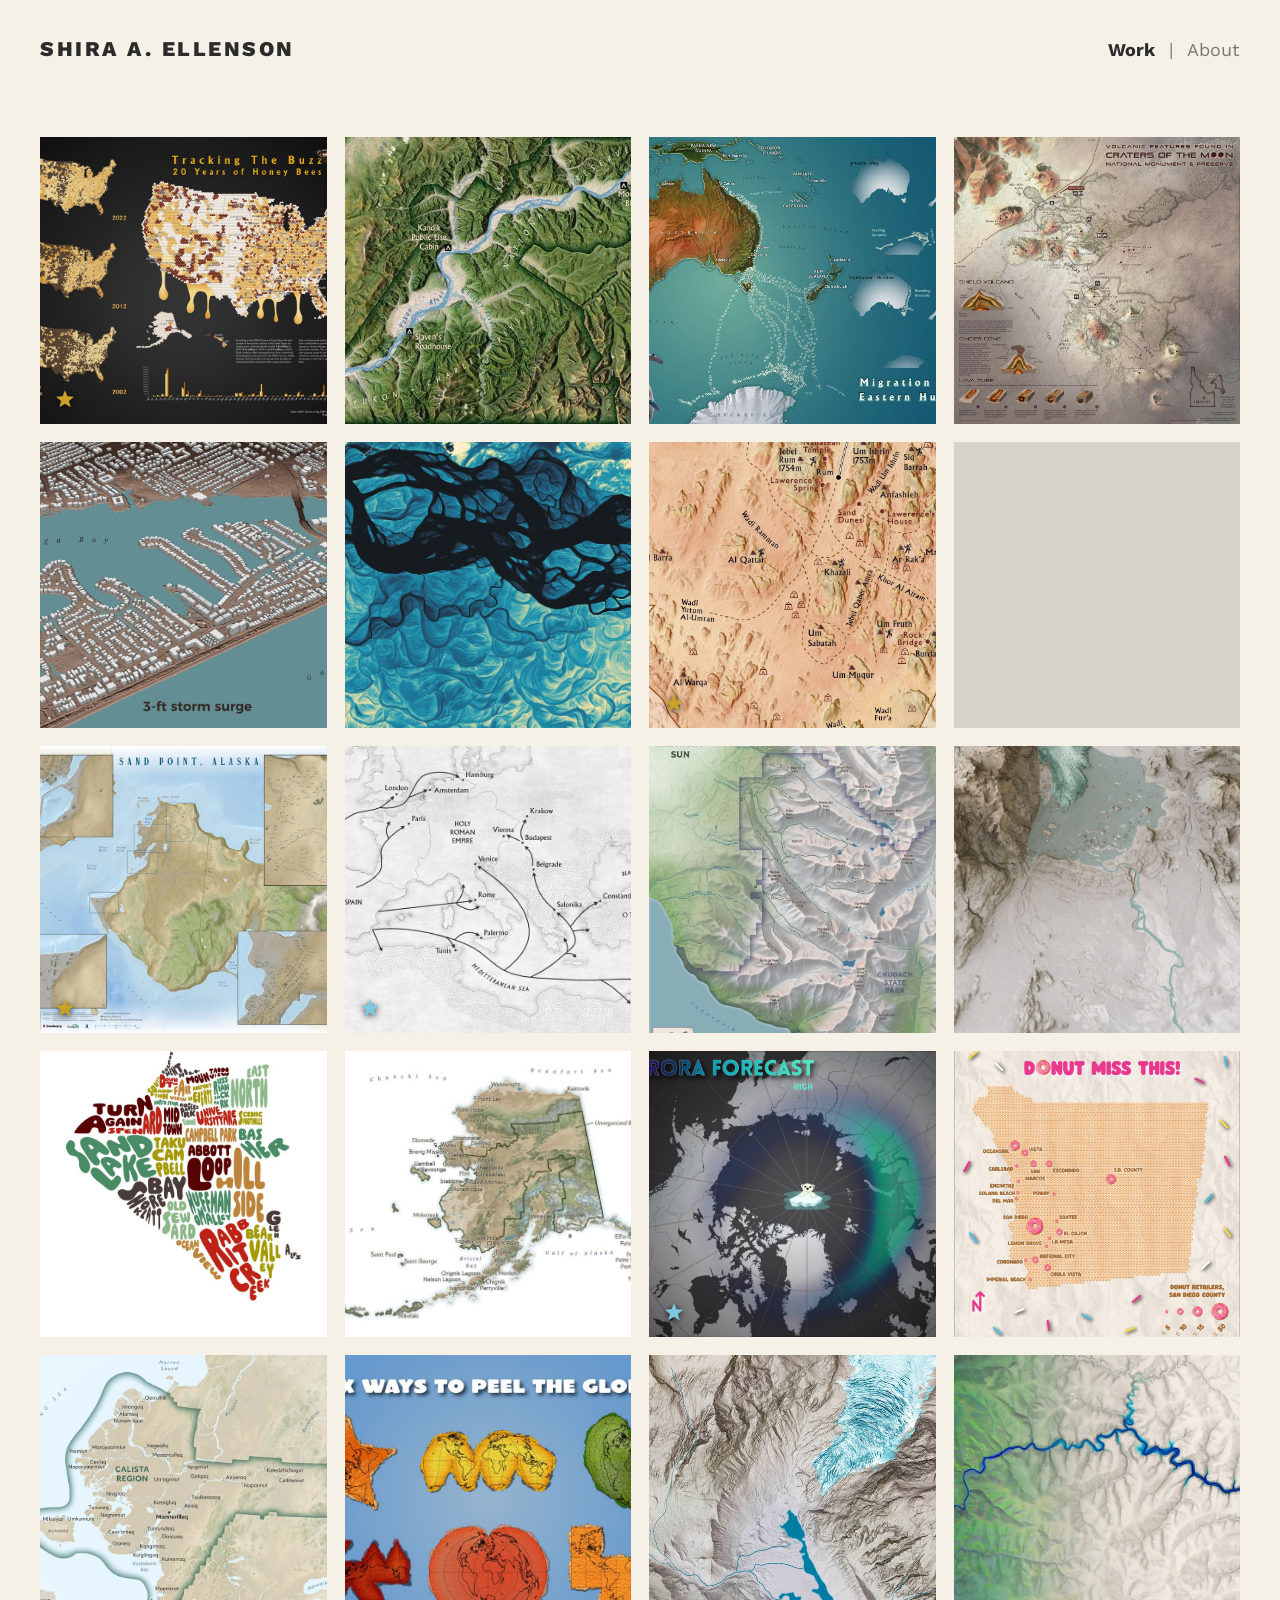
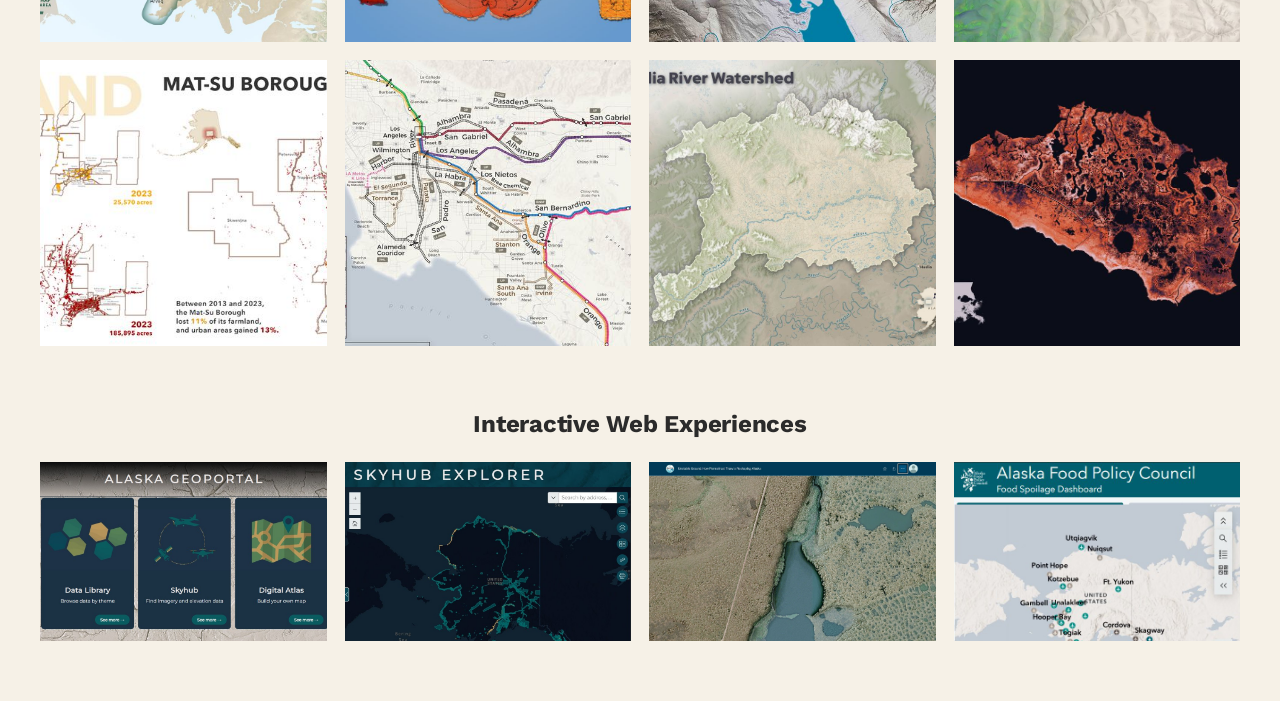
==== index.html @ 23a4f448 "strs" ====
<!DOCTYPE html>
<html lang="en">
<head>
<meta charset="UTF-8">
<meta name="viewport" content="width=device-width, initial-scale=1.0">
<title>Shira A. Ellenson — Maps &amp; More</title>
<link rel="stylesheet" href="style.css">
</head>
<body>

<nav>
  <div class="wrap">
    <div class="brand brand-lg">Shira A. Ellenson</div>
    <div class="nav-links">
      <a href="index.html" class="active">Work</a>
      <span class="nav-sep">|</span>
      <a href="about.html">About</a>
    </div>
  </div>
</nav>

<div class="wrap">
  <div class="grid" id="grid"></div>

  <div class="section-heading">Interactive Web Experiences</div>
  <div class="grid grid-tight" id="grid-apps"></div>
</div>

<div class="lightbox" id="lightbox">
  <span class="lightbox-close" id="lightbox-close">&times;</span>
  <span class="lightbox-arrow prev" id="lightbox-prev">&#8249;</span>
  <span class="lightbox-arrow next" id="lightbox-next">&#8250;</span>
  <div class="lightbox-award" id="lightbox-award"></div>
  <div class="lightbox-published" id="lightbox-published"></div>
  <div id="lightbox-media"></div>
  <div class="lightbox-lens" id="lightbox-lens"></div>
  <div class="lightbox-caption" id="lightbox-caption"></div>
</div>

<script>
  // Small award-ribbon icon, reused for any project with award: true
  const AWARD_SVG = `<svg viewBox="0 0 24 24" xmlns="http://www.w3.org/2000/svg">
    <path d="M12 2.5L14.7 9.1L21.8 9.6L16.3 14.1L18.1 21L12 17.1L5.9 21L7.7 14.1L2.2 9.6L9.3 9.1Z" fill="#C9A227"/>
  </svg>`;

  const STAR_BLUE_SVG = `<svg viewBox="0 0 24 24" xmlns="http://www.w3.org/2000/svg">
    <path d="M12 2.5L14.7 9.1L21.8 9.6L16.3 14.1L18.1 21L12 17.1L5.9 21L7.7 14.1L2.2 9.6L9.3 9.1Z" fill="#7EC8E3"/>
  </svg>`;

  function escAttr(s){ return s.replace(/&/g, '&amp;'); }

  // ---- Main grid ----
  // type: "image" (default) or "video" (autoplays in grid, opens with controls)
  // award: true adds the "Award Winner" badge on hover
  // rotate: degrees to rotate ONLY in the lightbox view (grid thumbnail stays as-is)
  const projects = [
    // ---- Line 1 ----
    { type: "image", thumb: "images/thumbs/tracking-the-buzz-20-year-of-honey-bees.jpg", full: "images/full/tracking-the-buzz-20-year-of-honey-bees.jpg", title: "Tracking the Buzz - 20 Years of Honey Bees", award: true },
    { type: "image", thumb: "images/thumbs/yukon-river-float-eagle-to-circle.jpg", full: "images/full/yukon-river-float-eagle-to-circle.jpg", title: "Yukon River Float, Eagle to Circle" },
    { type: "image", thumb: "images/thumbs/migration-patterns-of-the-eastern-humpback-whale.jpg", full: "images/full/migration-patterns-of-the-eastern-humpback-whale.jpg", title: "Migration Patterns of the Eastern Humpback Whale" },
    { type: "image", thumb: "images/thumbs/craters-of-the-moon.jpg", full: "images/full/craters-of-the-moon.jpg", title: "Craters of the Moon" },

    // ---- Line 2 ----
    { type: "image", thumb: "images/full/hurricane-helene-storm-surge-levels-in-madeira-beach-fl.gif", full: "images/full/hurricane-helene-storm-surge-levels-in-madeira-beach-fl.gif", title: "Hurricane Helene Storm Surge Levels in Madeira Beach, FL" },
    { type: "image", thumb: "images/thumbs/yukon-rem.jpg", full: "images/full/yukon-rem.jpg", title: "Yukon REM" },
    { type: "image", thumb: "images/thumbs/wadi-rum-jordan.jpg", full: "images/full/wadi-rum-jordan.jpg", title: "Wadi Rum, Jordan", award: true, zoomThumb: "lg" },
    { type: "video", thumb: "images/full/honey-bee-colonies-animation.mp4", full: "images/full/honey-bee-colonies-animation.mp4", title: "Honey Bee Animation" },

    // ---- Remaining projects ----
    { type: "image", thumb: "images/thumbs/addressing-in-sand-point-ak.jpg", full: "images/full/addressing-in-sand-point-ak.jpg", title: "Addressing in Sand Point, AK", award: true },
    { type: "image", thumb: "images/thumbs/jewish-movement-in-the-16th-century.jpg", full: "images/full/jewish-movement-in-the-16th-century.jpg", title: "Jewish Movement in the 16th Century", published: { label: "Map series published in", source: "Sephardic Zionism", url: "https://www.amazon.com/dp/B0HD9HNKJ4?lv=shuf&bestFormat=true&social_share=cm_sw_r_ffobk_cp_ud_dp_FB1Y5F6YR8GA5YP8WTZS&channelId=704&ref_=cm_sw_r_ffobk_cp_ud_dp_FB1Y5F6YR8GA5YP8WTZS&plpRedirect=mhFallback" } },
    { type: "image", thumb: "images/thumbs/front-range-chugach-ak.jpg", full: "images/full/front-range-chugach-ak.jpg", title: "The Chugach Front Range" },
    { type: "image", thumb: "images/thumbs/sheridan-glacier-ak.jpg", full: "images/full/sheridan-glacier-ak.jpg", title: "Sheridan Glacier, AK" },
    { type: "image", thumb: "images/thumbs/anchorage-neighborhoods.jpg", full: "images/full/anchorage-neighborhoods.jpg", title: "Anchorage Neighborhoods" },
    { type: "image", thumb: "images/thumbs/alaska-coastal-communities.jpg", full: "images/full/alaska-coastal-communities.jpg", title: "Alaska Coastal Communities" },
    { type: "image", thumb: "images/thumbs/aurora-forescast.jpg", full: "images/full/aurora-forescast.jpg", title: "Aurora Forecast", published: { label: "Published in", source: "ASPRS Photogrammetric Engineering & Remote Sensing", url: "https://my.asprs.org/Common/Uploaded%20files/PERS/GISTT/GISTT%202024-11.pdf" } },
    { type: "image", thumb: "images/thumbs/donut-miss-this.jpg", full: "images/full/donut-miss-this.jpg", title: "Donut Miss This!" },
    { type: "image", thumb: "images/thumbs/calista-region-ak.jpg", full: "images/full/calista-region-ak.jpg", title: "Calista Region, AK" },
    { type: "image", thumb: "images/thumbs/map-projections.jpg", full: "images/full/map-projections.jpg", title: "Map Projections" },
    { type: "image", thumb: "images/thumbs/klondike-gold-rush-national-historic-park-ak.jpg", full: "images/full/klondike-gold-rush-national-historic-park-ak.jpg", title: "Klondike Gold Rush National Historic Park, AK" },
    { type: "image", thumb: "images/thumbs/40-mile-river-ak.jpg", full: "images/full/40-mile-river-ak.jpg", title: "Fortymile River" },
    { type: "image", thumb: "images/thumbs/mat-su-borough-land-use-change.jpg", full: "images/full/mat-su-borough-land-use-change.jpg", title: "Mat Su Borough Land Use Change" },
    { type: "image", thumb: "images/thumbs/metrolink-subdivisions.jpg", full: "images/full/metrolink-subdivisions.jpg", title: "Metrolink Subdivisions", zoomThumb: true },
    { type: "image", thumb: "images/thumbs/huslia-river-watershed.jpg", full: "images/full/huslia-river-watershed.jpg", title: "Huslia River Watershed" },
    { type: "image", thumb: "images/thumbs/marsh-island-la.jpg", full: "images/full/marsh-island-la.jpg", title: "Marsh Island, LA" }
  ];

  // ---- Interactive Maps & Apps ----
  // type "link" opens the URL in a new tab instead of the lightbox
  const interactiveApps = [
    { type: "link", thumb: "images/full/alaska-geoportal-web-app.jpg", url: "https://akgeoportal.alaska.gov/", title: "Alaska Geoportal | Web App" },
    { type: "link", thumb: "images/full/skyhub-explorer-web-app.jpg", url: "https://skyhub.alaska.gov/", title: "SkyHub Explorer | Web App" },
    { type: "link", thumb: "images/full/how-permafrost-thaw-is-reshaping-alaska-storymap.jpg", url: "https://storymaps.arcgis.com/stories/7440f64b22654dde98961df9153bbe4d", title: "Permafrost Thaw | StoryMap" },
    { type: "link", thumb: "images/full/alaska-food-policy-council-food-spoilage-dashboard.jpg", url: "https://maps.arcgis.com/apps/dashboards/b06e04e6196649ce9ab663a46526cb17", title: "Food Spoilage | Dashboard" }
  ];

  const lightbox = document.getElementById('lightbox');
  const lightboxMedia = document.getElementById('lightbox-media');
  const lightboxCaption = document.getElementById('lightbox-caption');
  const lightboxPrev = document.getElementById('lightbox-prev');
  const lightboxNext = document.getElementById('lightbox-next');
  const lightboxAward = document.getElementById('lightbox-award');
  const lightboxPublished = document.getElementById('lightbox-published');
  const lightboxLens = document.getElementById('lightbox-lens');

  const LENS_SIZE = 220;
  const ZOOM = 2.4;

  // Only the main grid is navigable with arrows — the app links open a new tab instead.
  let currentIndex = -1;
  let currentIsRotated = false;

  function hideLens(){ lightboxLens.style.display = 'none'; }

  function showItem(index) {
    const p = projects[index];
    currentIndex = index;
    currentIsRotated = !!p.rotate;
    hideLens();

    if (p.type === 'video') {
      lightboxMedia.innerHTML = `<video src="${p.full}" controls autoplay loop></video>`;
    } else if (p.rotate) {
      // Compute exact pixel dimensions so the rotated box fits the viewport correctly
      // (CSS max-width/max-height can't account for a transform rotation on its own).
      lightboxMedia.innerHTML = '';
      const img = document.createElement('img');
      img.src = p.full;
      img.alt = p.title;
      img.style.transform = `rotate(${p.rotate}deg)`;
      img.addEventListener('load', () => {
        const nw = img.naturalWidth, nh = img.naturalHeight;
        const maxW = window.innerWidth * 0.82;
        const maxH = window.innerHeight * 0.82;
        // After a 90deg rotation, on-screen width/height swap relative to natural size.
        const scale = Math.min(maxW / nh, maxH / nw);
        img.style.width = (nw * scale) + 'px';
        img.style.height = (nh * scale) + 'px';
      });
      lightboxMedia.appendChild(img);
    } else {
      lightboxMedia.innerHTML = `<img src="${p.full}" alt="${p.title}">`;
    }
    lightboxCaption.textContent = p.title;
    lightboxAward.innerHTML = p.award ? `${AWARD_SVG}<span>Award Winner</span>` : '';
    lightboxPublished.innerHTML = p.published
      ? `${STAR_BLUE_SVG}<span>${p.published.label} <a href="${escAttr(p.published.url)}" target="_blank" rel="noopener"><i>${p.published.source}</i></a></span>`
      : '';
  }

  function openLightbox(index) {
    showItem(index);
    lightbox.classList.add('open');
  }

  function closeLightbox(){
    lightbox.classList.remove('open');
    lightboxMedia.innerHTML = ''; // stops video playback when closed
    hideLens();
  }

  function showPrev(){ showItem((currentIndex - 1 + projects.length) % projects.length); }
  function showNext(){ showItem((currentIndex + 1) % projects.length); }

  function renderGrid(items, gridEl, navigable) {
    items.forEach((p, i) => {
      const tile = document.createElement('div');
      tile.className = 'tile';

      const zoomClass = p.zoomThumb === 'lg' ? ' zoom-thumb-lg' : (p.zoomThumb ? ' zoom-thumb' : '');
      const mediaTag = p.type === 'video'
        ? `<video src="${p.thumb}" autoplay muted loop playsinline></video>`
        : `<img src="${p.thumb}" alt="${p.title}" loading="lazy" class="${zoomClass}">`;

      const awardTag = p.award
        ? `<div class="tile-badge">${AWARD_SVG}</div>`
        : '';

      const publishedTag = p.published
        ? `<div class="tile-badge">${STAR_BLUE_SVG}</div>`
        : '';

      tile.innerHTML = `
        ${mediaTag}
        <div class="tile-overlay">
          <div class="tile-title">${p.title}</div>
        </div>
        ${awardTag}
        ${publishedTag}
      `;

      tile.addEventListener('click', () => {
        if (p.type === 'link') {
          window.open(p.url, '_blank', 'noopener');
          return;
        }
        openLightbox(i);
      });

      gridEl.appendChild(tile);
    });
  }

  renderGrid(projects, document.getElementById('grid'), true);
  renderGrid(interactiveApps, document.getElementById('grid-apps'), false);

  document.getElementById('lightbox-close').addEventListener('click', closeLightbox);
  lightboxPrev.addEventListener('click', (e) => { e.stopPropagation(); showPrev(); });
  lightboxNext.addEventListener('click', (e) => { e.stopPropagation(); showNext(); });
  lightbox.addEventListener('click', (e) => { if (e.target === lightbox) closeLightbox(); });
  document.addEventListener('keydown', (e) => {
    if (!lightbox.classList.contains('open')) return;
    if (e.key === 'Escape') closeLightbox();
    if (e.key === 'ArrowLeft') showPrev();
    if (e.key === 'ArrowRight') showNext();
  });

  // Magnifier: hover a full-size (non-rotated) image to see a zoomed lens follow the cursor.
  lightboxMedia.addEventListener('mousemove', (e) => {
    const img = e.target.closest('img');
    if (!img || currentIsRotated) { hideLens(); return; }

    const rect = img.getBoundingClientRect();
    const x = e.clientX - rect.left;
    const y = e.clientY - rect.top;
    if (x < 0 || y < 0 || x > rect.width || y > rect.height) { hideLens(); return; }

    lightboxLens.style.display = 'block';
    lightboxLens.style.left = (e.clientX - LENS_SIZE / 2) + 'px';
    lightboxLens.style.top = (e.clientY - LENS_SIZE / 2) + 'px';
    lightboxLens.style.backgroundImage = `url(${img.src})`;
    lightboxLens.style.backgroundSize = `${rect.width * ZOOM}px ${rect.height * ZOOM}px`;
    lightboxLens.style.backgroundPosition =
      `-${x * ZOOM - LENS_SIZE / 2}px -${y * ZOOM - LENS_SIZE / 2}px`;
  });
  lightboxMedia.addEventListener('mouseleave', hideLens);
</script>

</body>
</html>
---- style.css ----
@import url('https://fonts.googleapis.com/css2?family=Work+Sans:wght@300;400;500;600;700;800&display=swap');

:root{
  --bg: #F6F1E7;
  --ink: #2b2b2b;
  --ink-dim: rgba(43,43,43,0.62);
  --line: rgba(43,43,43,0.15);
  --gold: #C9A227;
}

*{ margin:0; padding:0; box-sizing:border-box; }

body{
  background: var(--bg);
  color: var(--ink);
  font-family: 'Work Sans', -apple-system, sans-serif;
  font-weight: 400;
}

a{ color: inherit; text-decoration:none; }

.wrap{ max-width: 1280px; margin:0 auto; padding: 0 40px; }

/* ---------- NAV ---------- */
nav{ padding: 36px 0 28px; }
nav .wrap{ display:flex; justify-content:space-between; align-items:baseline; }
.brand{ font-size:23px; font-weight:800; letter-spacing:-0.01em; }
.brand-lg{ font-size:21px; letter-spacing:0.12em; text-transform: uppercase; }
.nav-about .wrap{ justify-content: flex-end; }
.nav-links{ display:flex; align-items:baseline; gap:14px; font-size:18px; }
.nav-links a{ color: var(--ink-dim); transition: color 0.2s, font-weight 0.2s; }
.nav-links a:hover, .nav-links a.active{ color: var(--ink); font-weight:700; }
.nav-sep{ color: var(--ink-dim); font-size:18px; }

/* ---------- WORK GRID ---------- */
.section-heading{
  font-size: 1.5rem;
  font-weight: 700;
  margin: 64px 0 24px;
  letter-spacing: -0.01em;
  text-align: center;
}
.grid{
  display:grid;
  grid-template-columns: repeat(4, 1fr);
  gap: 18px;
  padding-top: 48px;
}
.grid.grid-tight{ padding-top: 0; padding-bottom: 60px; }
.grid-tight .tile{ aspect-ratio: 16 / 10; }
.tile{
  position:relative;
  aspect-ratio: 1 / 1;
  overflow:hidden;
  cursor:pointer;
  background: var(--line);
}
.tile img, .tile video{
  width:100%; height:100%;
  object-fit: cover;
  display:block;
}
.tile img.zoom-thumb{ transform: scale(1.4); transform-origin: center; }
.tile img.zoom-thumb-lg{ transform: scale(1.75); transform-origin: center; }

.tile-overlay{
  position:absolute; inset:0;
  background: rgba(0,0,0,0);
  display:flex; align-items:center; justify-content:center;
  transition: background 0.3s ease;
  pointer-events:none;
}
.tile:hover .tile-overlay{ background: rgba(0,0,0,0.75); }
.tile-title{
  color: #F6F1E7;
  font-size: 18px;
  font-weight: 500;
  letter-spacing: 0.01em;
  text-align:center;
  padding: 0 16px;
  opacity: 0;
  transform: translateY(6px);
  transition: opacity 0.3s ease, transform 0.3s ease;
}
.tile:hover .tile-title{ opacity:1; transform: translateY(0); }
.grid-tight .tile-title{ white-space: nowrap; font-size: 16px; }

.tile-badge{
  position:absolute; left:14px; bottom:14px;
  display:flex; align-items:center; justify-content:center;
}
.tile-badge svg{ width:22px; height:22px; filter: drop-shadow(0 1px 3px rgba(0,0,0,0.75)); }

@media (max-width: 980px){
  .grid{ grid-template-columns: repeat(2, 1fr); }
}
@media (max-width: 520px){
  .grid{ grid-template-columns: 1fr; }
}

/* ---------- LIGHTBOX ---------- */
.lightbox{
  position:fixed; inset:0; z-index:100;
  background: rgba(43,43,43,0.92);
  display:none;
  align-items:center; justify-content:center;
  padding: 40px;
}
.lightbox.open{ display:flex; }
.lightbox img, .lightbox video{
  max-width: 100%; max-height: 82vh;
  object-fit: contain;
  box-shadow: 0 20px 60px rgba(0,0,0,0.4);
}
.lightbox-caption{
  position:absolute; bottom:36px; left:0; right:0;
  text-align:center;
  color: #F6F1E7; font-size:14px; letter-spacing:0.02em;
}
.lightbox-award{
  position:absolute; top:28px; left:36px;
  display:flex; align-items:center; gap:8px;
  color:#F6F1E7; font-size:14px; font-weight:600; letter-spacing:0.02em;
  text-transform: uppercase;
}
.lightbox-award svg{ width:22px; height:22px; flex-shrink:0; }

.lightbox-published{
  position:absolute; top:28px; left:36px; right:120px;
  display:flex; align-items:center; gap:8px;
  color:#F6F1E7; font-size:14px; font-weight:500; letter-spacing:0.02em;
}
.lightbox-published svg{ width:22px; height:22px; flex-shrink:0; }
.lightbox-published a{ color:#F6F1E7; text-decoration: underline; text-underline-offset: 2px; }
.lightbox-close{
  position:absolute; top:28px; right:36px;
  color:#F6F1E7; font-size:28px; cursor:pointer;
  line-height:1; font-weight:300;
}
.lightbox-lens{
  position: fixed;
  width: 220px; height: 220px;
  border-radius: 50%;
  border: 2px solid #F6F1E7;
  box-shadow: 0 6px 24px rgba(0,0,0,0.5);
  pointer-events: none;
  background-repeat: no-repeat;
  background-color: #2b2b2b;
  display: none;
  z-index: 110;
}
.lightbox img{ cursor: zoom-in; }
.lightbox-arrow{
  position:absolute; top:50%; transform: translateY(-50%);
  color:#F6F1E7; font-size:36px; font-weight:300;
  cursor:pointer; padding: 12px 18px; line-height:1;
  opacity:0.7; transition: opacity 0.2s;
  user-select:none;
}
.lightbox-arrow:hover{ opacity:1; }
.lightbox-arrow.prev{ left: 8px; }
.lightbox-arrow.next{ right: 8px; }
@media (max-width: 640px){
  .lightbox-arrow{ font-size:28px; padding: 8px 12px; }
}

/* ---------- ABOUT PAGE ---------- */
.about-grid{
  display:grid;
  grid-template-columns: 0.9fr 1.1fr;
  gap: 64px;
  align-items:start;
  padding: 40px 0 100px;
}
.about-photo{ width:100%; aspect-ratio: 4/5; object-fit:cover; }
.about-text h1{ font-size: 2.2rem; font-weight:800; margin-bottom:28px; letter-spacing:-0.01em; }
.about-text p{ font-size:17px; color: var(--ink-dim); margin-bottom:20px; line-height:1.75; max-width:52ch; }
.about-text p a{ color: var(--ink); border-bottom:1px solid var(--ink); font-weight:500; }
.about-contact{ margin-top: 36px; display:flex; flex-direction:row; align-items:center; justify-content:center; gap:28px; }
.about-contact a{
  display:flex; align-items:center; justify-content:center;
  transition: opacity 0.2s, transform 0.2s;
}
.about-contact a:hover{ opacity:0.6; transform: scale(1.08); }
.about-contact svg{ width:44px; height:44px; flex-shrink:0; }

@media (max-width: 760px){
  .about-grid{ grid-template-columns: 1fr; gap:36px; }
  .about-photo{ max-width:320px; aspect-ratio: 4/5; }
}
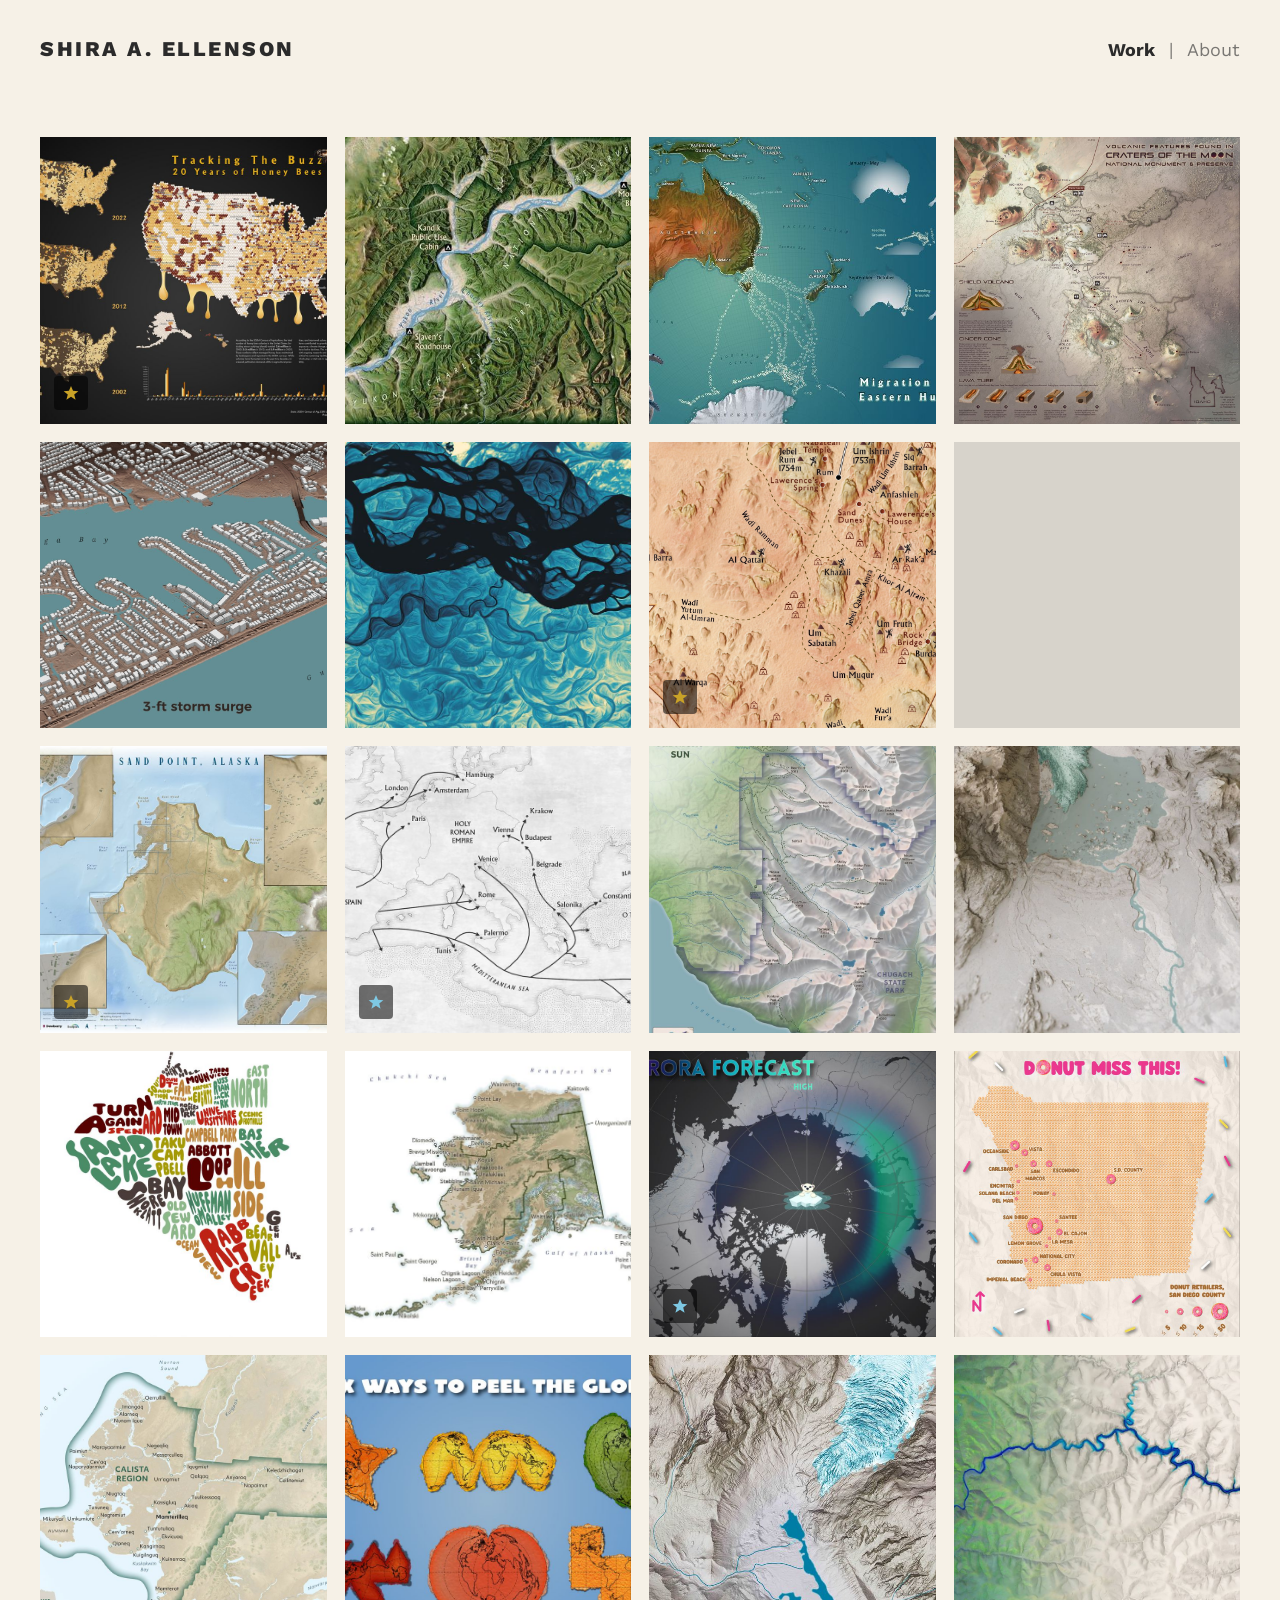
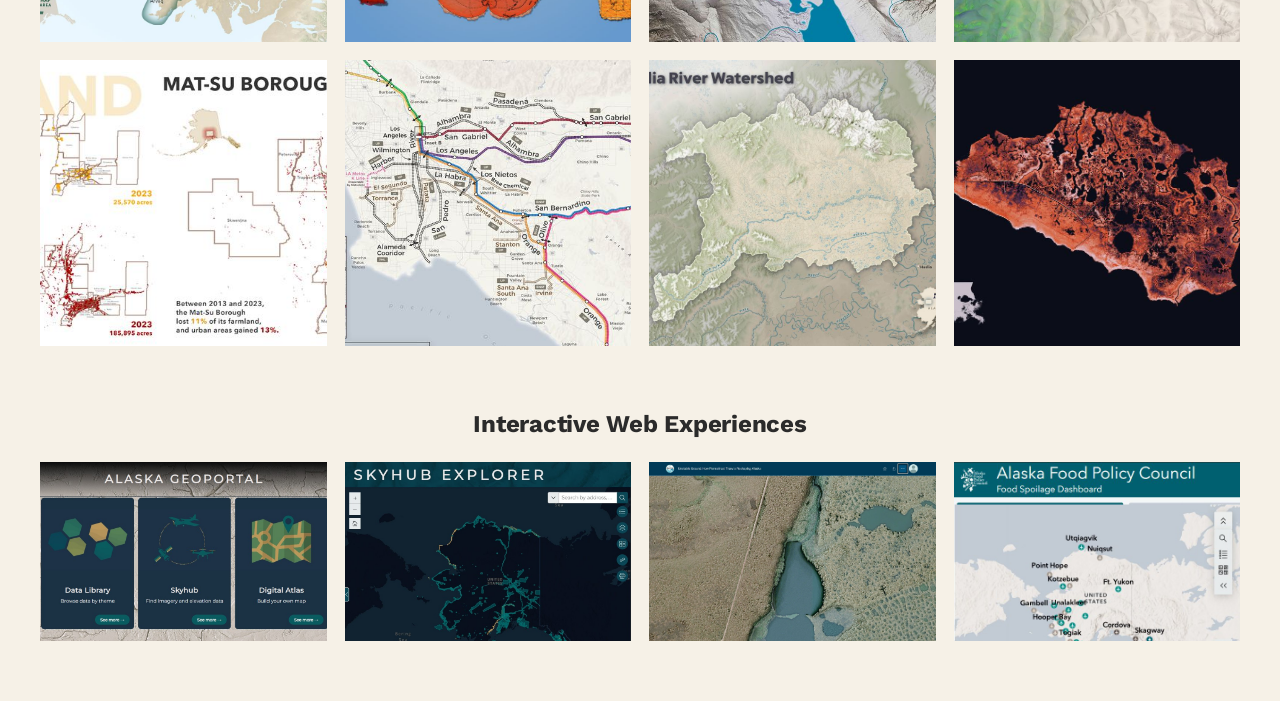
==== commit 2a7cae7c: "gooo" ====
--- a/index.html
+++ b/index.html
@@ -172,12 +172,16 @@
         ? `<video src="${p.thumb}" autoplay muted loop playsinline></video>`
         : `<img src="${p.thumb}" alt="${p.title}" loading="lazy" class="${zoomClass}">`;
 
-      const awardTag = p.award
-        ? `<div class="tile-badge">${AWARD_SVG}</div>`
-        : '';
-
-      const publishedTag = p.published
-        ? `<div class="tile-badge">${STAR_BLUE_SVG}</div>`
+      const badgeTag = p.award
+        ? `<div class="tile-badge-wrap">
+             <div class="tile-badge">${AWARD_SVG}</div>
+             <div class="tile-badge-label award-label">Award Winner</div>
+           </div>`
+        : p.published
+        ? `<div class="tile-badge-wrap">
+             <div class="tile-badge">${STAR_BLUE_SVG}</div>
+             <div class="tile-badge-label">${p.published.label} <a href="${escAttr(p.published.url)}" target="_blank" rel="noopener"><i>${p.published.source}</i></a></div>
+           </div>`
         : '';
 
       tile.innerHTML = `
@@ -185,9 +189,13 @@
         <div class="tile-overlay">
           <div class="tile-title">${p.title}</div>
         </div>
-        ${awardTag}
-        ${publishedTag}
+        ${badgeTag}
       `;
+
+      if (p.published) {
+        const link = tile.querySelector('.tile-badge-label a');
+        if (link) link.addEventListener('click', (e) => e.stopPropagation());
+      }
 
       tile.addEventListener('click', () => {
         if (p.type === 'link') {
--- a/style.css
+++ b/style.css
@@ -85,11 +85,31 @@
 .tile:hover .tile-title{ opacity:1; transform: translateY(0); }
 .grid-tight .tile-title{ white-space: nowrap; font-size: 16px; }
 
+.tile-badge-wrap{
+  position:absolute; left:14px; bottom:14px; right:14px;
+  display:flex; align-items:flex-end; gap:10px;
+}
 .tile-badge{
-  position:absolute; left:14px; bottom:14px;
   display:flex; align-items:center; justify-content:center;
-}
-.tile-badge svg{ width:22px; height:22px; filter: drop-shadow(0 1px 3px rgba(0,0,0,0.75)); }
+  width:34px; height:34px;
+  border-radius:4px;
+  background: rgba(0,0,0,0.55);
+  transition: background 0.25s ease;
+  flex-shrink:0;
+}
+.tile:hover .tile-badge{ background: transparent; }
+.tile-badge svg{ width:18px; height:18px; }
+.tile-badge-label{
+  color:#F6F1E7; font-size:13px; font-weight:500; letter-spacing:0.01em;
+  line-height:1.4;
+  white-space: normal;
+  opacity: 0;
+  transform: translateY(4px);
+  transition: opacity 0.25s ease, transform 0.25s ease;
+}
+.tile:hover .tile-badge-label{ opacity:1; transform: translateY(0); }
+.tile-badge-label.award-label{ font-weight:600; text-transform: uppercase; letter-spacing:0.04em; }
+.tile-badge-label a{ color:#F6F1E7; text-decoration: underline; text-underline-offset: 2px; }
 
 @media (max-width: 980px){
   .grid{ grid-template-columns: repeat(2, 1fr); }
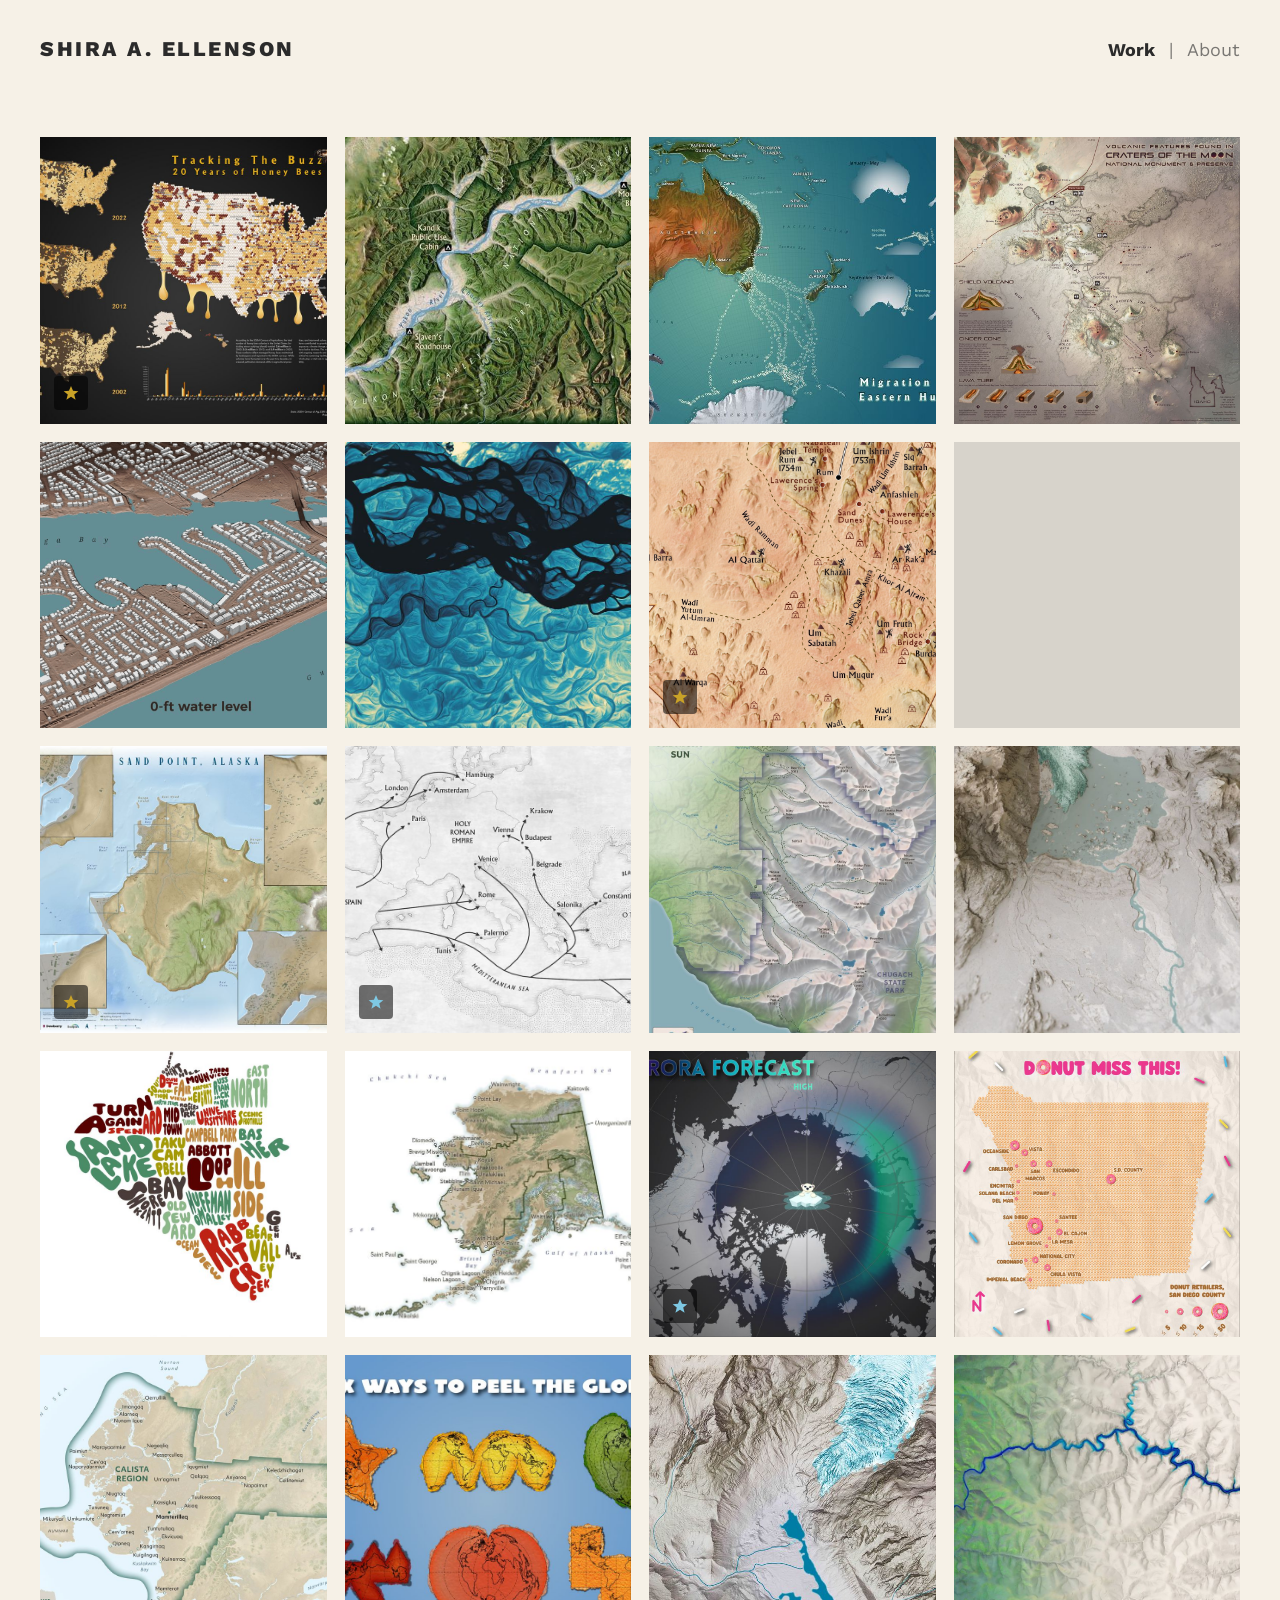
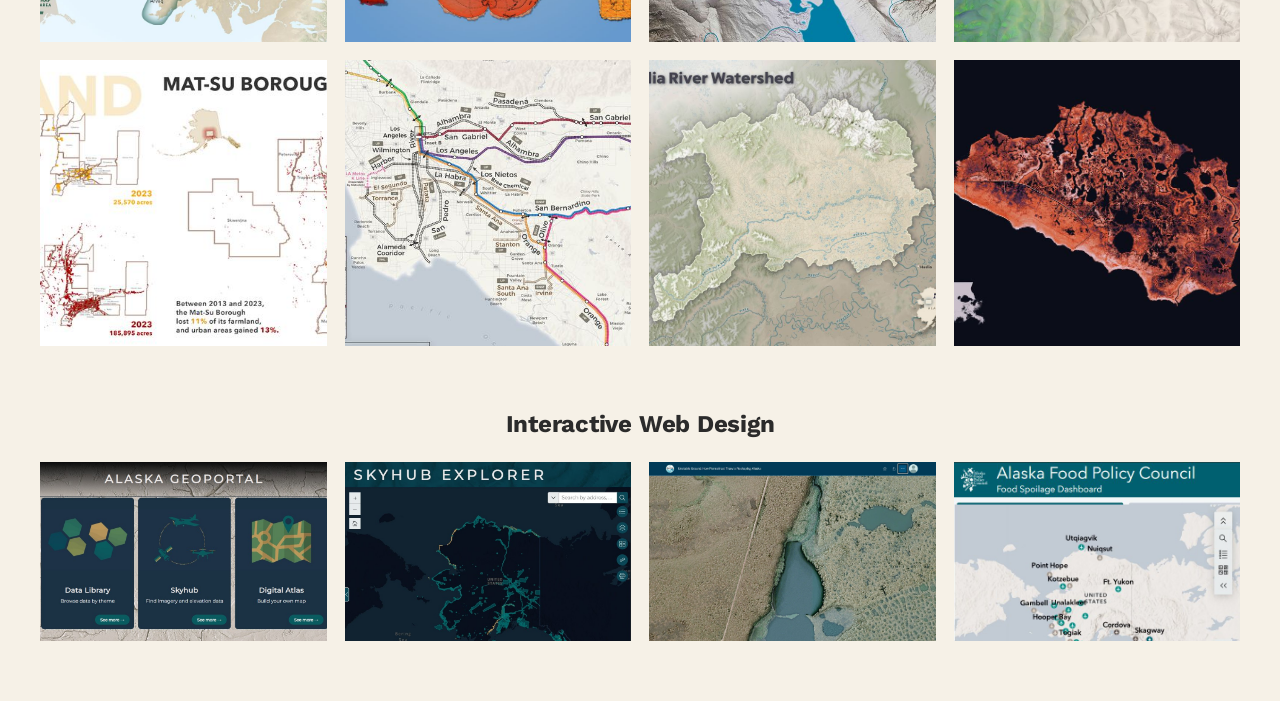
==== commit 7efb50e5: "des" ====
--- a/index.html
+++ b/index.html
@@ -22,7 +22,7 @@
 <div class="wrap">
   <div class="grid" id="grid"></div>
 
-  <div class="section-heading">Interactive Web Experiences</div>
+  <div class="section-heading">Interactive Web Design</div>
   <div class="grid grid-tight" id="grid-apps"></div>
 </div>
 
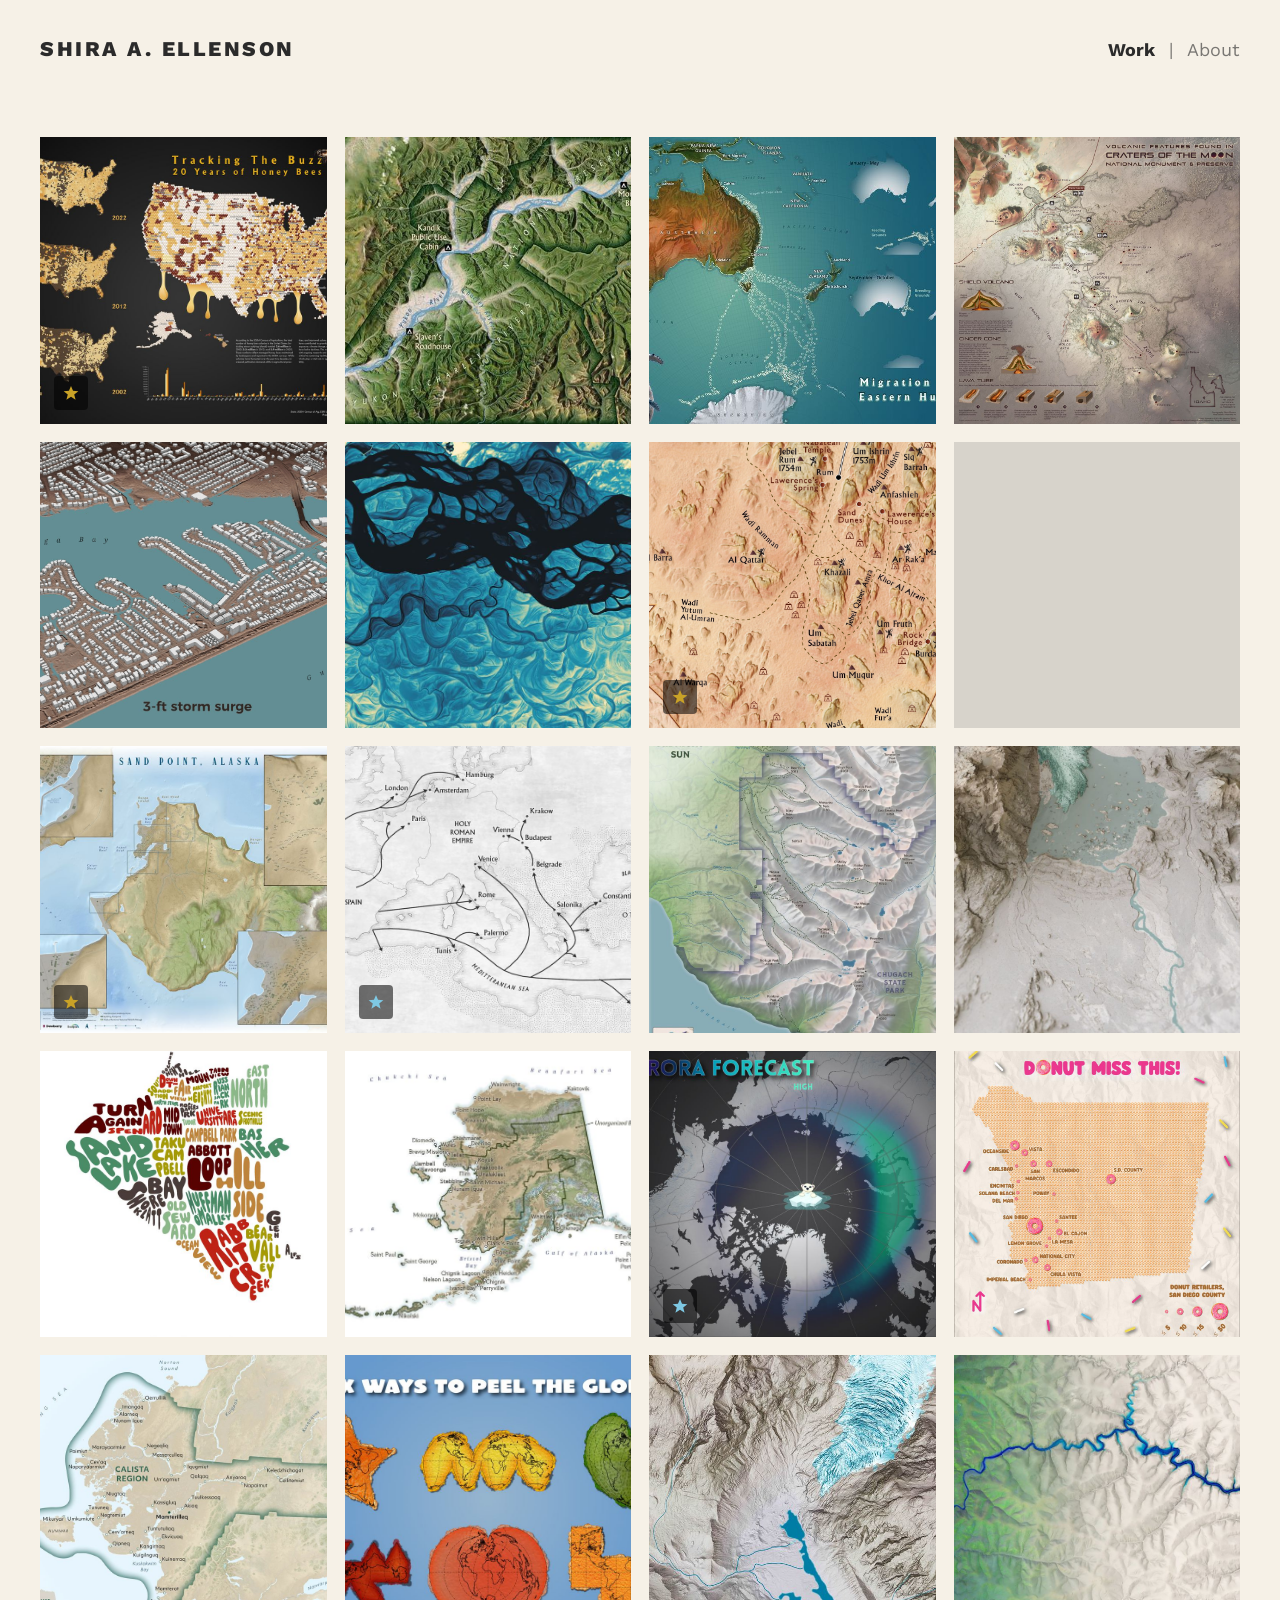
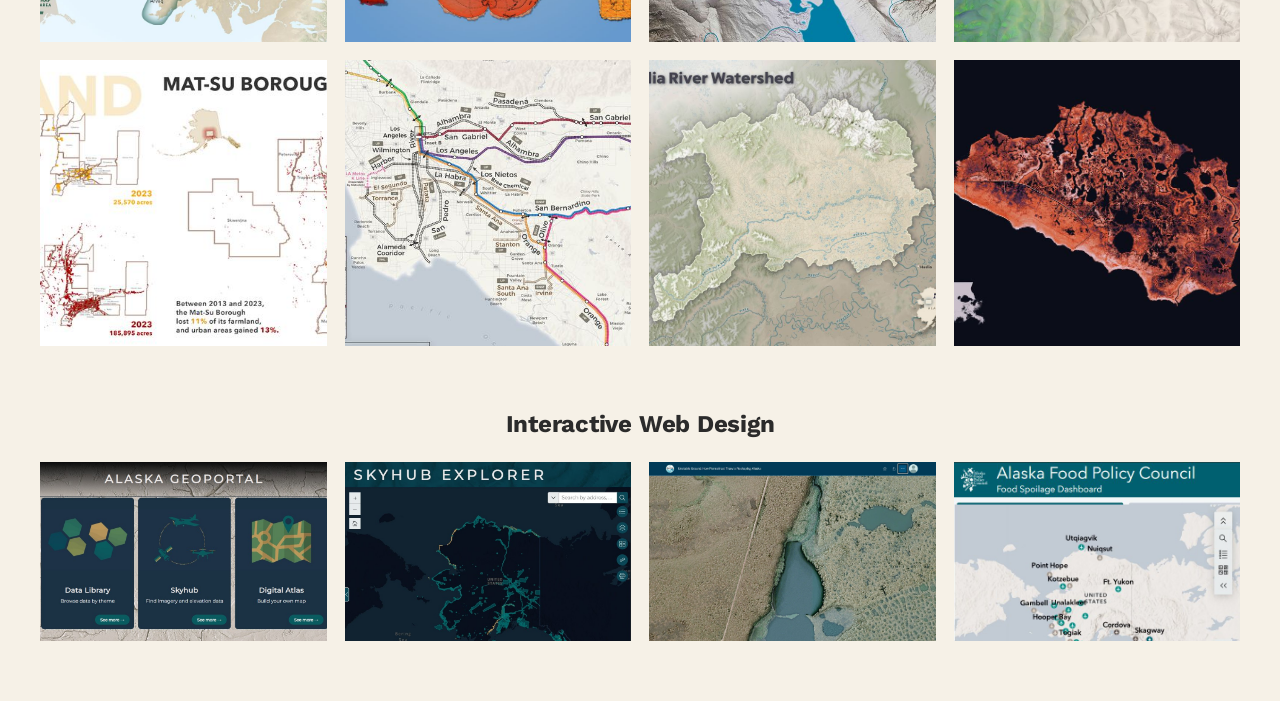
==== commit 7140a65b: "Update index.html" ====
--- a/index.html
+++ b/index.html
@@ -88,7 +88,7 @@
   // ---- Interactive Maps & Apps ----
   // type "link" opens the URL in a new tab instead of the lightbox
   const interactiveApps = [
-    { type: "link", thumb: "images/full/alaska-geoportal-web-app.jpg", url: "https://akgeoportal.alaska.gov/", title: "Alaska Geoportal | Web App" },
+    { type: "link", thumb: "images/full/alaska-geoportal-web-app.jpg", url: "https://akgeoportal.alaska.gov/", title: "Alaska Geoportal | Hub Site" },
     { type: "link", thumb: "images/full/skyhub-explorer-web-app.jpg", url: "https://skyhub.alaska.gov/", title: "SkyHub Explorer | Web App" },
     { type: "link", thumb: "images/full/how-permafrost-thaw-is-reshaping-alaska-storymap.jpg", url: "https://storymaps.arcgis.com/stories/7440f64b22654dde98961df9153bbe4d", title: "Permafrost Thaw | StoryMap" },
     { type: "link", thumb: "images/full/alaska-food-policy-council-food-spoilage-dashboard.jpg", url: "https://maps.arcgis.com/apps/dashboards/b06e04e6196649ce9ab663a46526cb17", title: "Food Spoilage | Dashboard" }
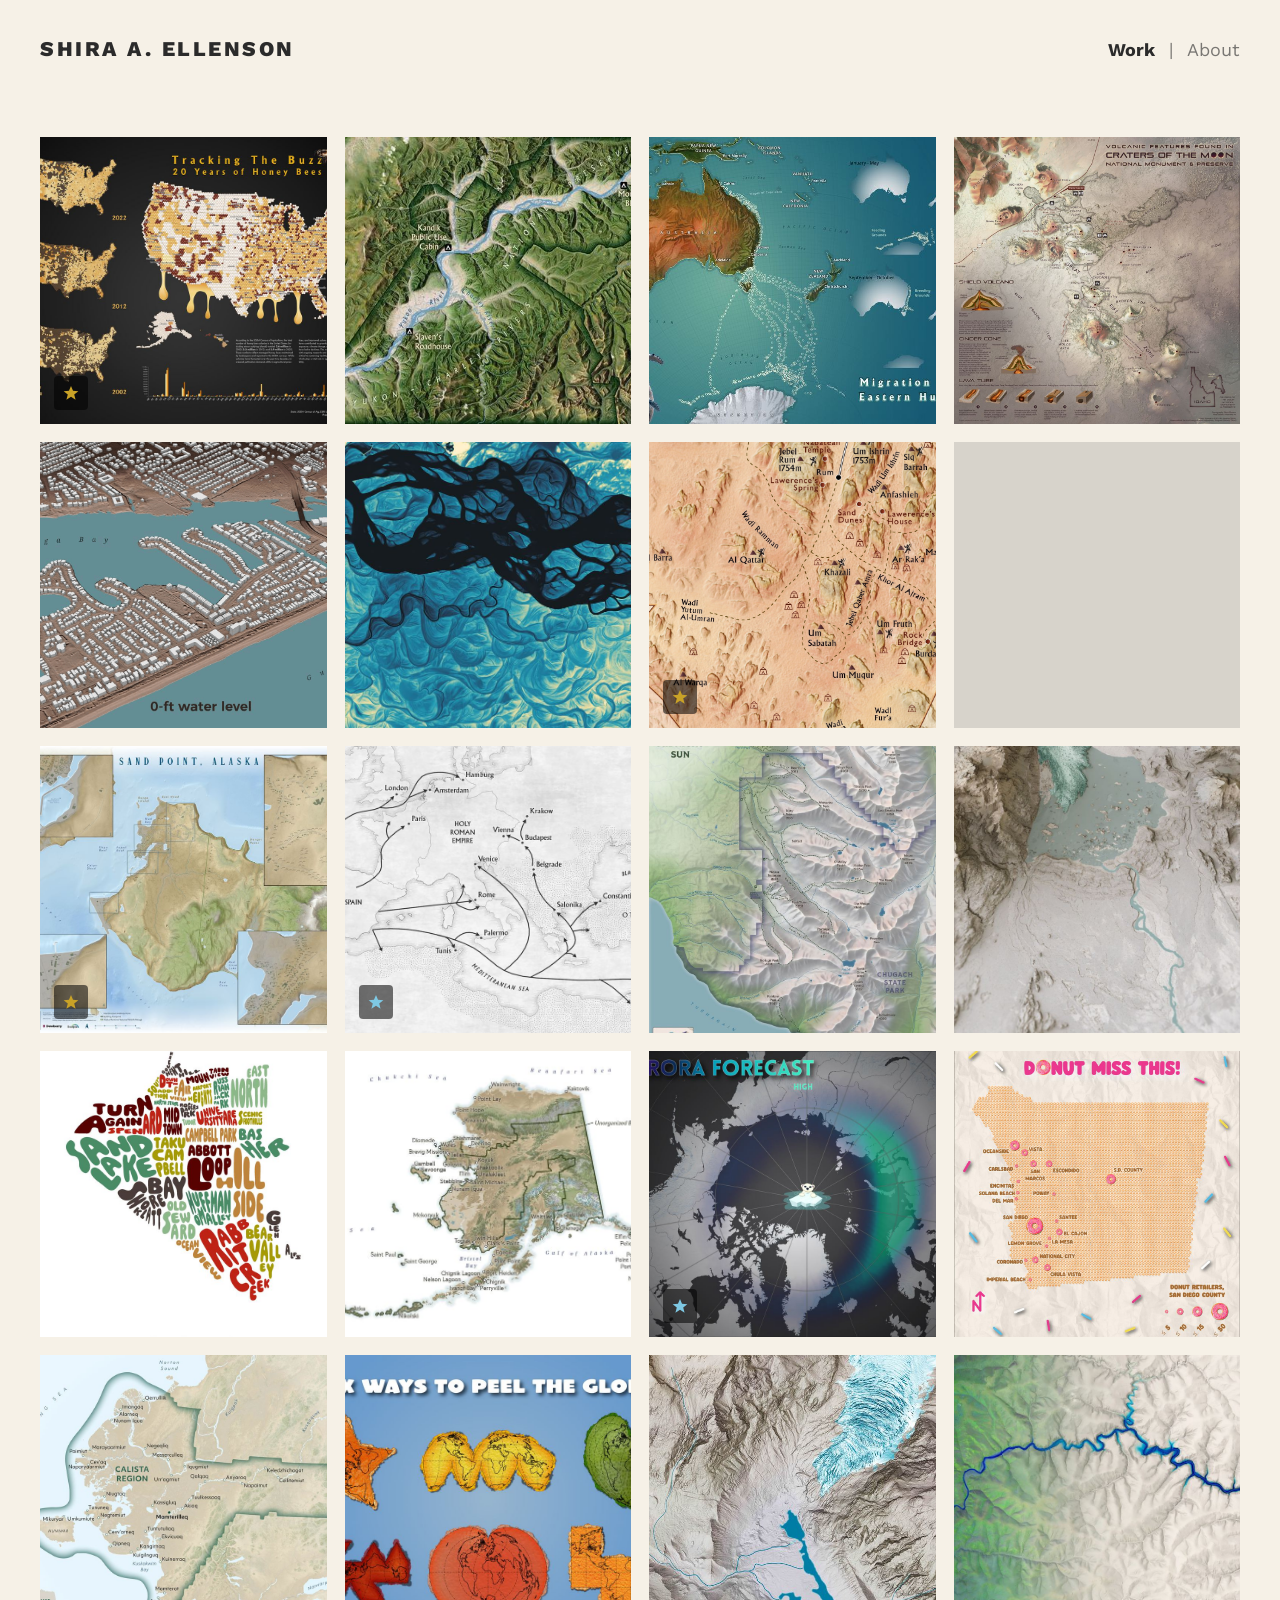
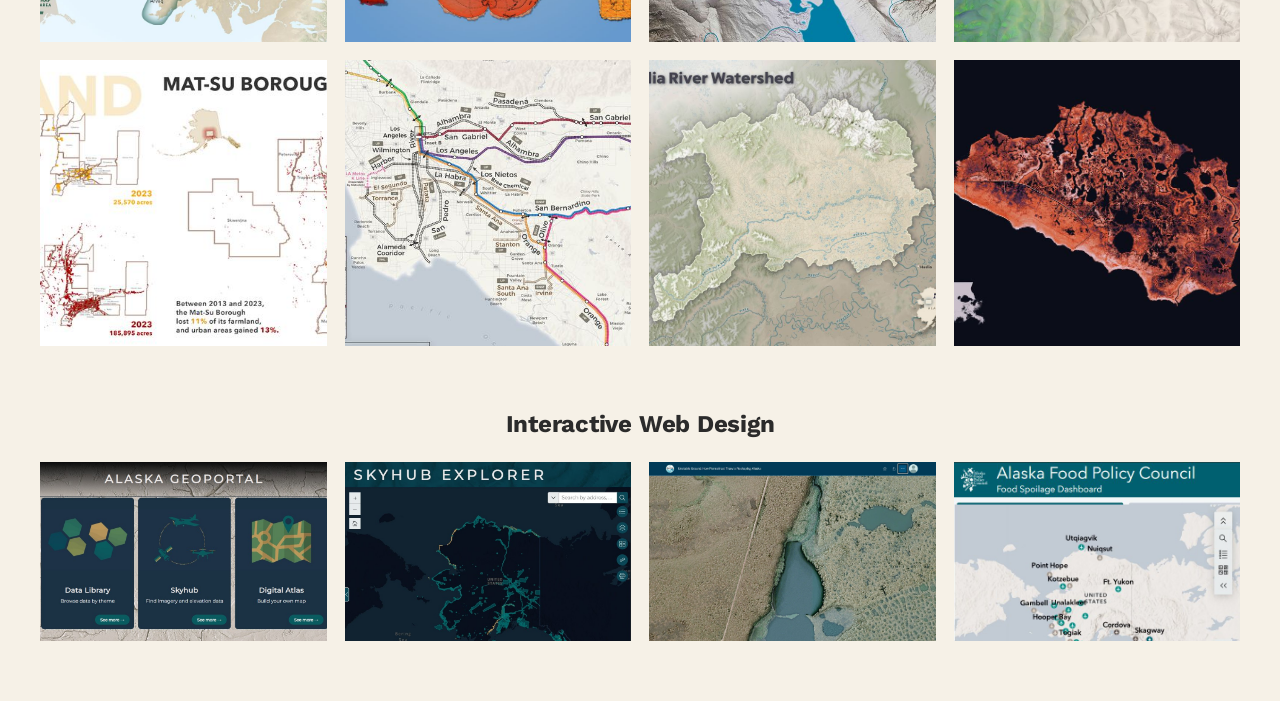
==== commit 0bc1744b: "Update index.html" ====
--- a/index.html
+++ b/index.html
@@ -90,7 +90,7 @@
   const interactiveApps = [
     { type: "link", thumb: "images/full/alaska-geoportal-web-app.jpg", url: "https://akgeoportal.alaska.gov/", title: "Alaska Geoportal | Hub Site" },
     { type: "link", thumb: "images/full/skyhub-explorer-web-app.jpg", url: "https://skyhub.alaska.gov/", title: "SkyHub Explorer | Web App" },
-    { type: "link", thumb: "images/full/how-permafrost-thaw-is-reshaping-alaska-storymap.jpg", url: "https://storymaps.arcgis.com/stories/7440f64b22654dde98961df9153bbe4d", title: "Permafrost Thaw | StoryMap" },
+    { type: "link", thumb: "images/full/how-permafrost-thaw-is-reshaping-alaska-storymap.jpg", url: "https://storymaps.arcgis.com/stories/7a55739ed5524ae1a1de1530012cd0bc", title: "Permafrost Thaw | StoryMap" },
     { type: "link", thumb: "images/full/alaska-food-policy-council-food-spoilage-dashboard.jpg", url: "https://maps.arcgis.com/apps/dashboards/b06e04e6196649ce9ab663a46526cb17", title: "Food Spoilage | Dashboard" }
   ];
 
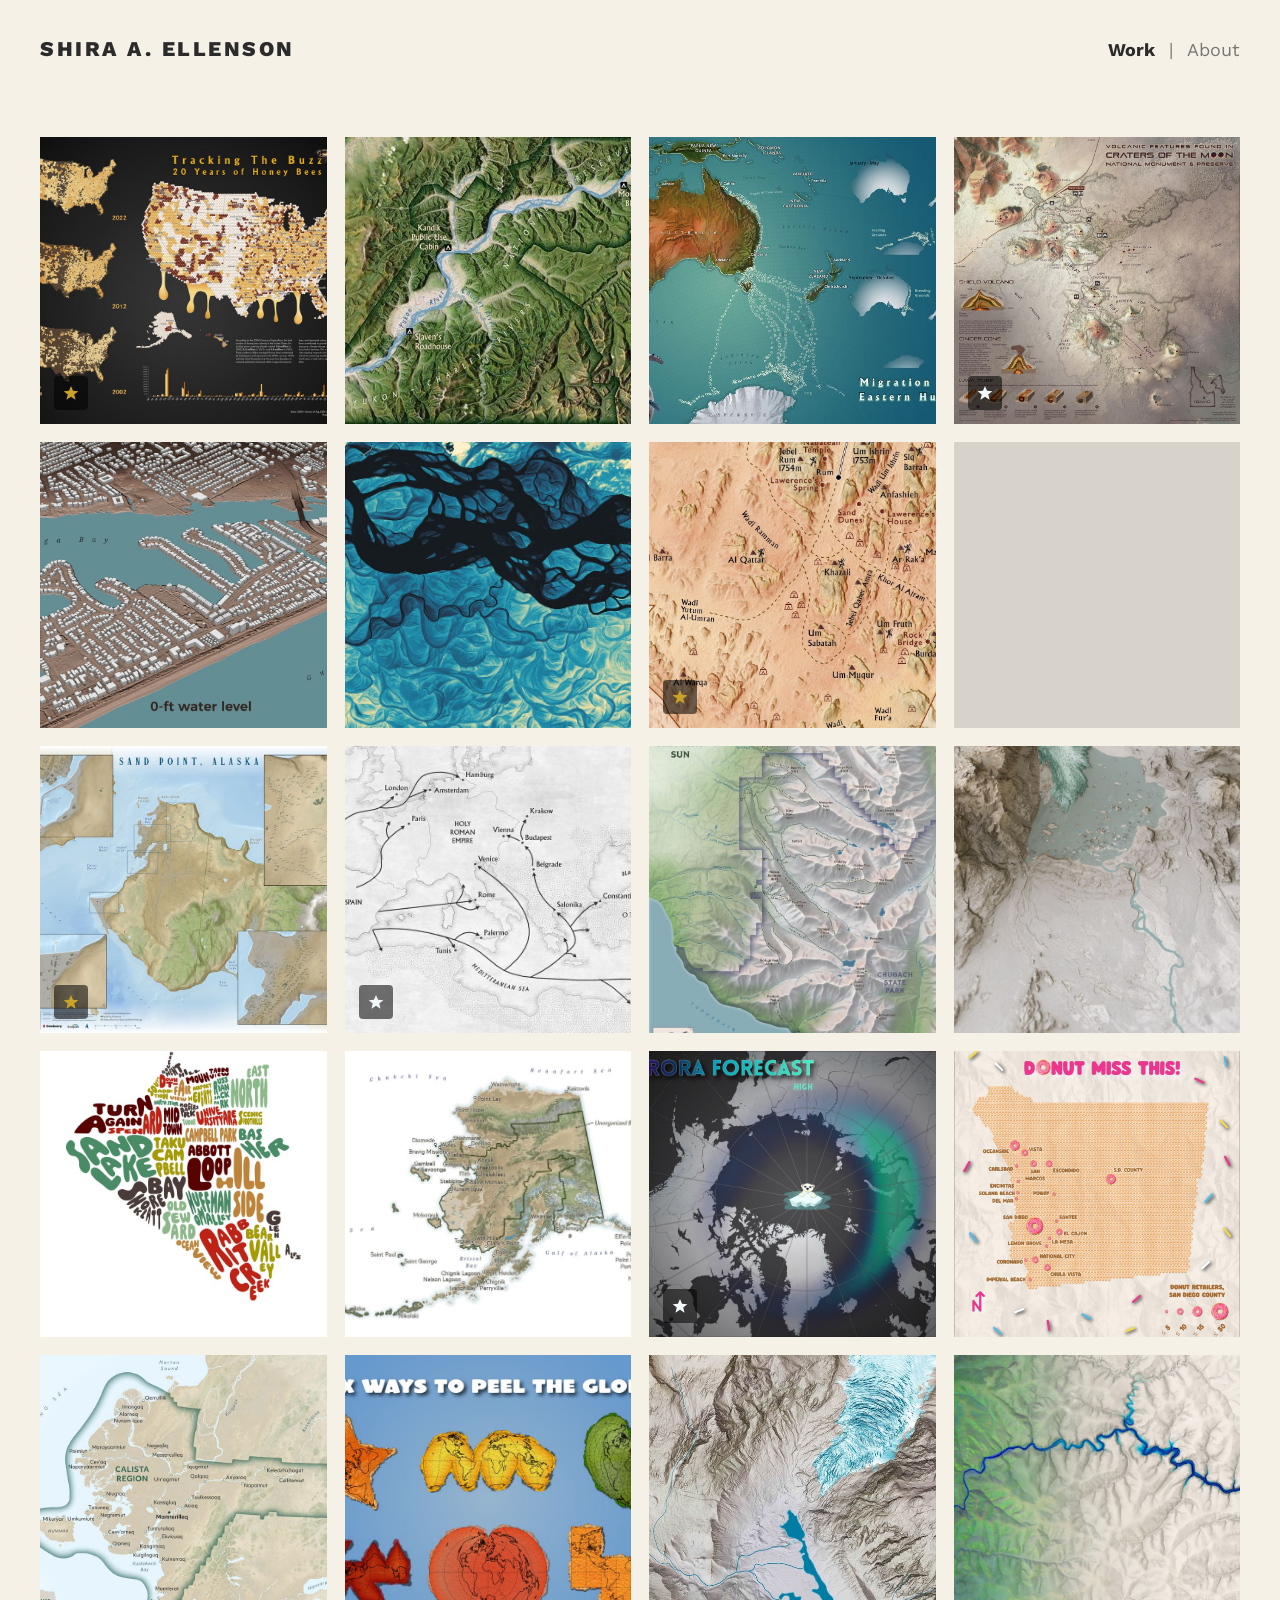
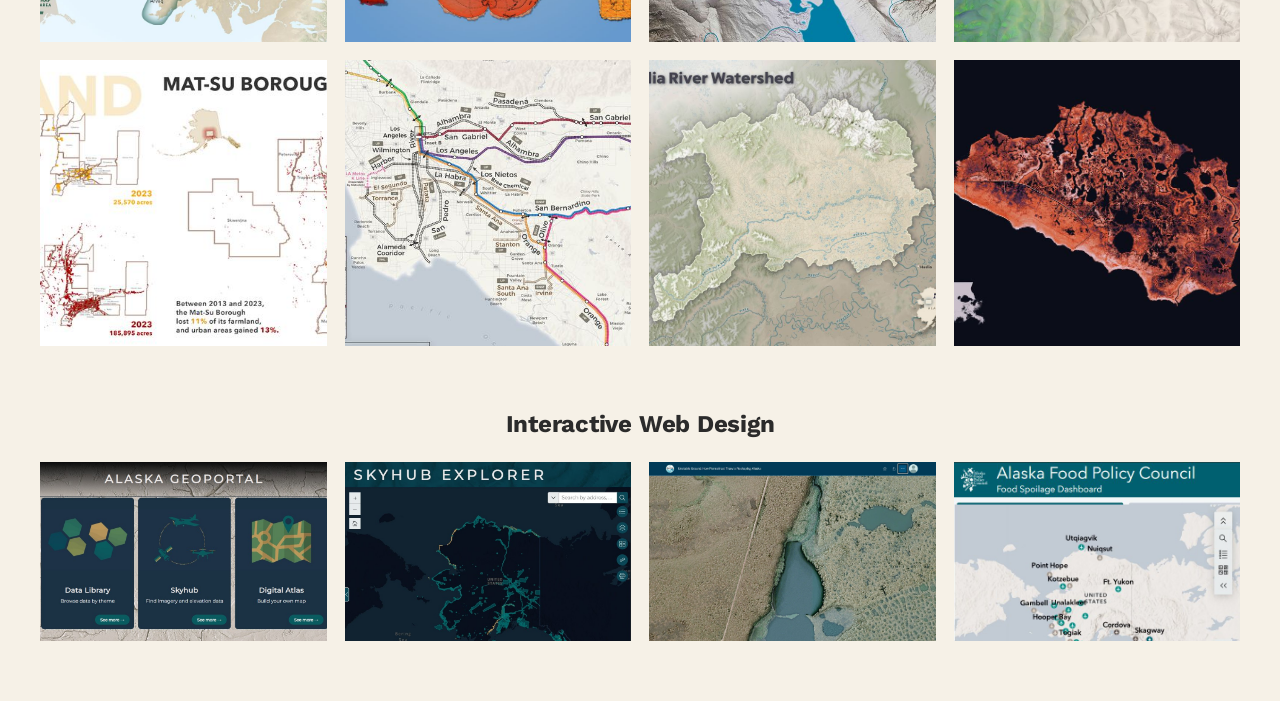
==== commit 19e6b0bf: "Update index.html" ====
--- a/index.html
+++ b/index.html
@@ -44,7 +44,7 @@
   </svg>`;
 
   const STAR_BLUE_SVG = `<svg viewBox="0 0 24 24" xmlns="http://www.w3.org/2000/svg">
-    <path d="M12 2.5L14.7 9.1L21.8 9.6L16.3 14.1L18.1 21L12 17.1L5.9 21L7.7 14.1L2.2 9.6L9.3 9.1Z" fill="#7EC8E3"/>
+    <path d="M12 2.5L14.7 9.1L21.8 9.6L16.3 14.1L18.1 21L12 17.1L5.9 21L7.7 14.1L2.2 9.6L9.3 9.1Z" fill="#f3f8fa"/>
   </svg>`;
 
   function escAttr(s){ return s.replace(/&/g, '&amp;'); }
@@ -58,7 +58,7 @@
     { type: "image", thumb: "images/thumbs/tracking-the-buzz-20-year-of-honey-bees.jpg", full: "images/full/tracking-the-buzz-20-year-of-honey-bees.jpg", title: "Tracking the Buzz - 20 Years of Honey Bees", award: true },
     { type: "image", thumb: "images/thumbs/yukon-river-float-eagle-to-circle.jpg", full: "images/full/yukon-river-float-eagle-to-circle.jpg", title: "Yukon River Float, Eagle to Circle" },
     { type: "image", thumb: "images/thumbs/migration-patterns-of-the-eastern-humpback-whale.jpg", full: "images/full/migration-patterns-of-the-eastern-humpback-whale.jpg", title: "Migration Patterns of the Eastern Humpback Whale" },
-    { type: "image", thumb: "images/thumbs/craters-of-the-moon.jpg", full: "images/full/craters-of-the-moon.jpg", title: "Craters of the Moon" },
+    { type: "image", thumb: "images/thumbs/craters-of-the-moon.jpg", full: "images/full/craters-of-the-moon.jpg", title: "Craters of the Moon" , published: { label: "Featured on", source: "maps.com", url: "https://www.maps.com/craters-of-the-moon-reference-map/" } },
 
     // ---- Line 2 ----
     { type: "image", thumb: "images/full/hurricane-helene-storm-surge-levels-in-madeira-beach-fl.gif", full: "images/full/hurricane-helene-storm-surge-levels-in-madeira-beach-fl.gif", title: "Hurricane Helene Storm Surge Levels in Madeira Beach, FL" },
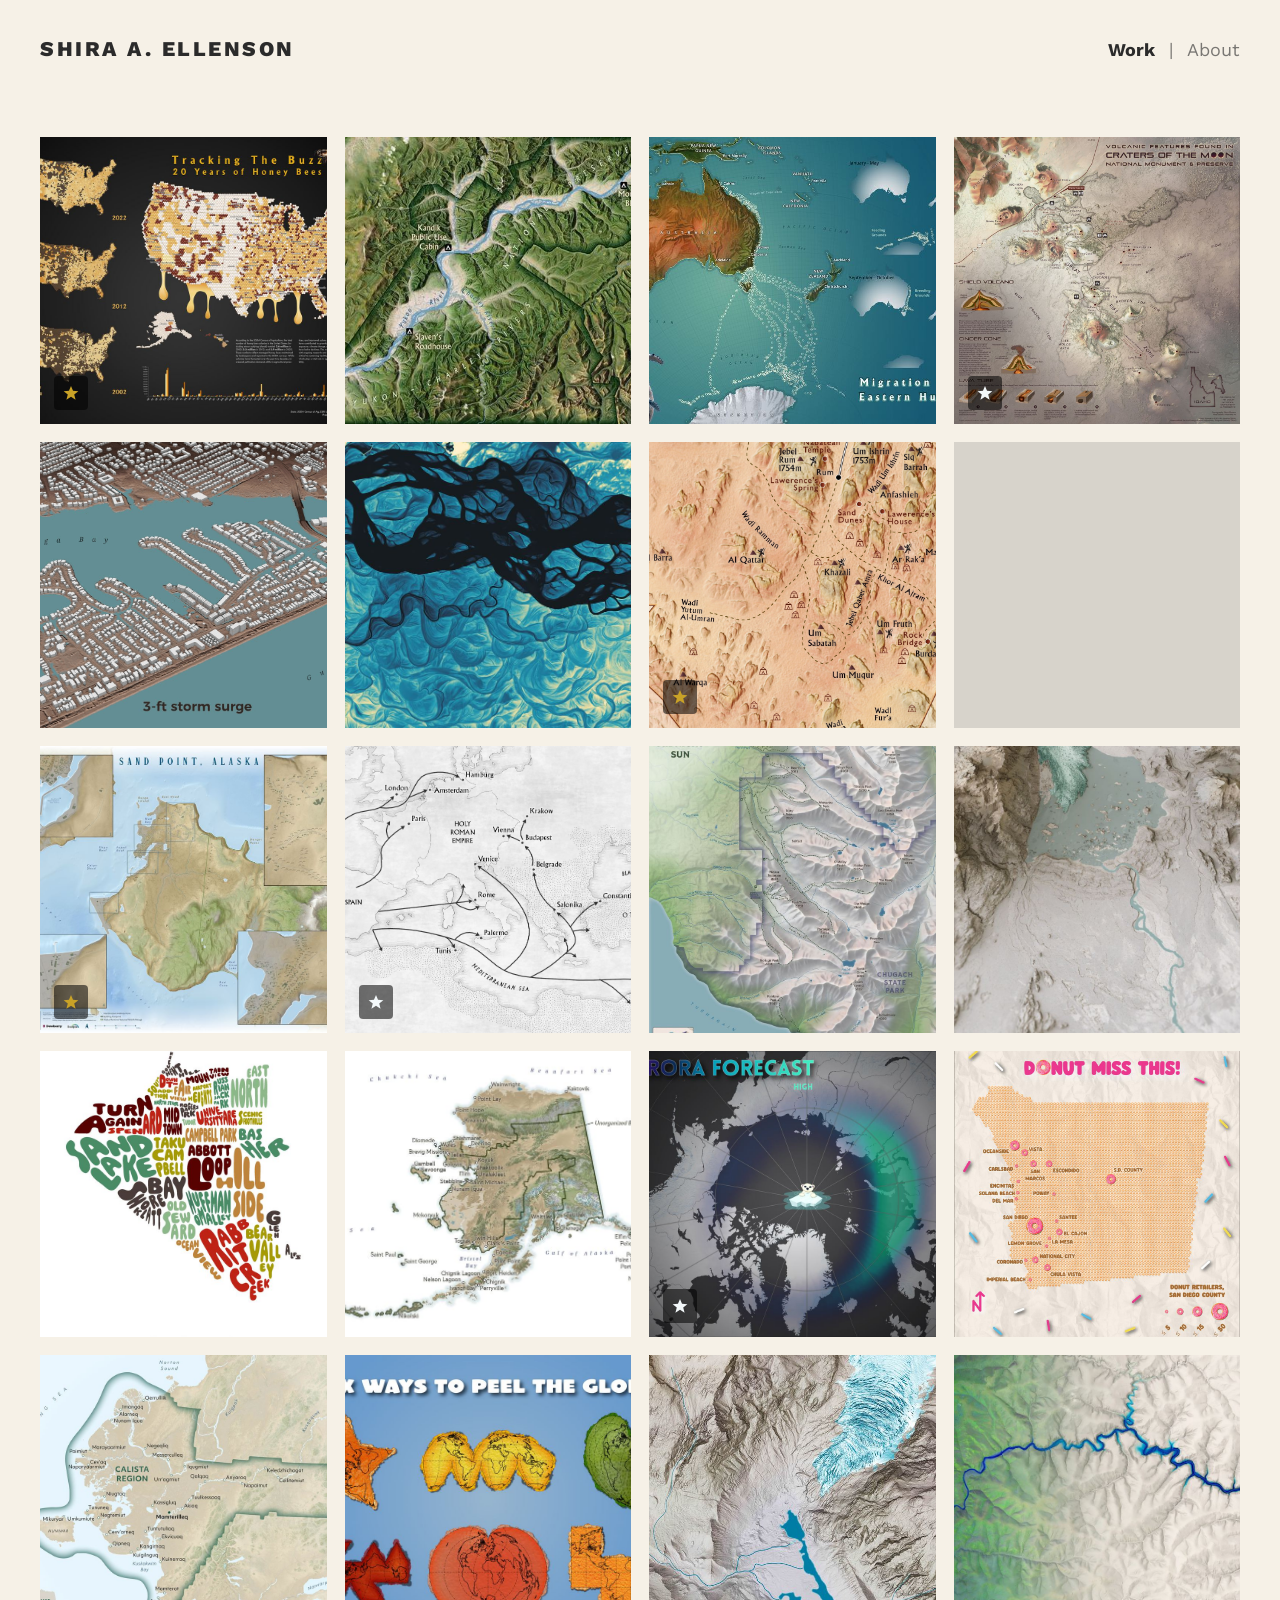
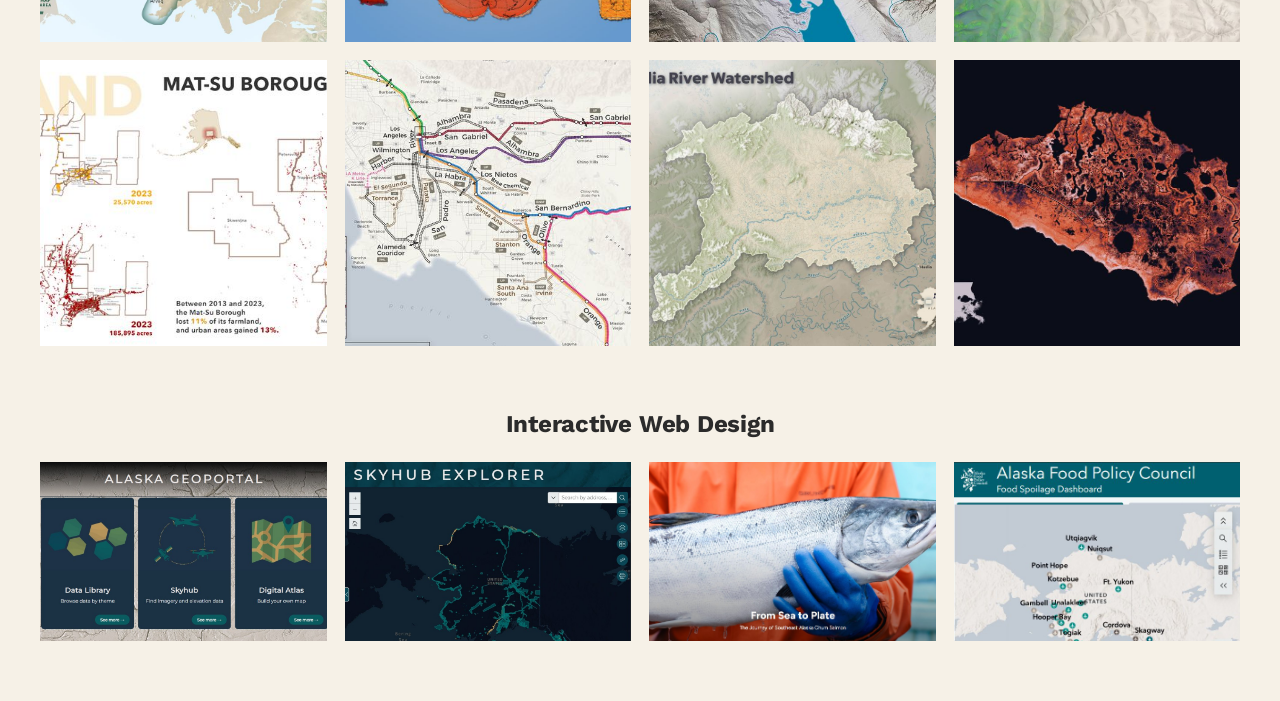
==== commit c75d2be1: "update" ====
--- a/index.html
+++ b/index.html
@@ -90,7 +90,7 @@
   const interactiveApps = [
     { type: "link", thumb: "images/full/alaska-geoportal-web-app.jpg", url: "https://akgeoportal.alaska.gov/", title: "Alaska Geoportal | Hub Site" },
     { type: "link", thumb: "images/full/skyhub-explorer-web-app.jpg", url: "https://skyhub.alaska.gov/", title: "SkyHub Explorer | Web App" },
-    { type: "link", thumb: "images/full/how-permafrost-thaw-is-reshaping-alaska-storymap.jpg", url: "https://storymaps.arcgis.com/stories/7a55739ed5524ae1a1de1530012cd0bc", title: "Permafrost Thaw | StoryMap" },
+    { type: "link", thumb: "images/full/from-sea-to-plate.jpg", url: "https://storymaps.arcgis.com/stories/cf19a746ccd24ab59c572cfc615eb081", title: "From Sea to Plate | StoryMap" },
     { type: "link", thumb: "images/full/alaska-food-policy-council-food-spoilage-dashboard.jpg", url: "https://maps.arcgis.com/apps/dashboards/b06e04e6196649ce9ab663a46526cb17", title: "Food Spoilage | Dashboard" }
   ];
 
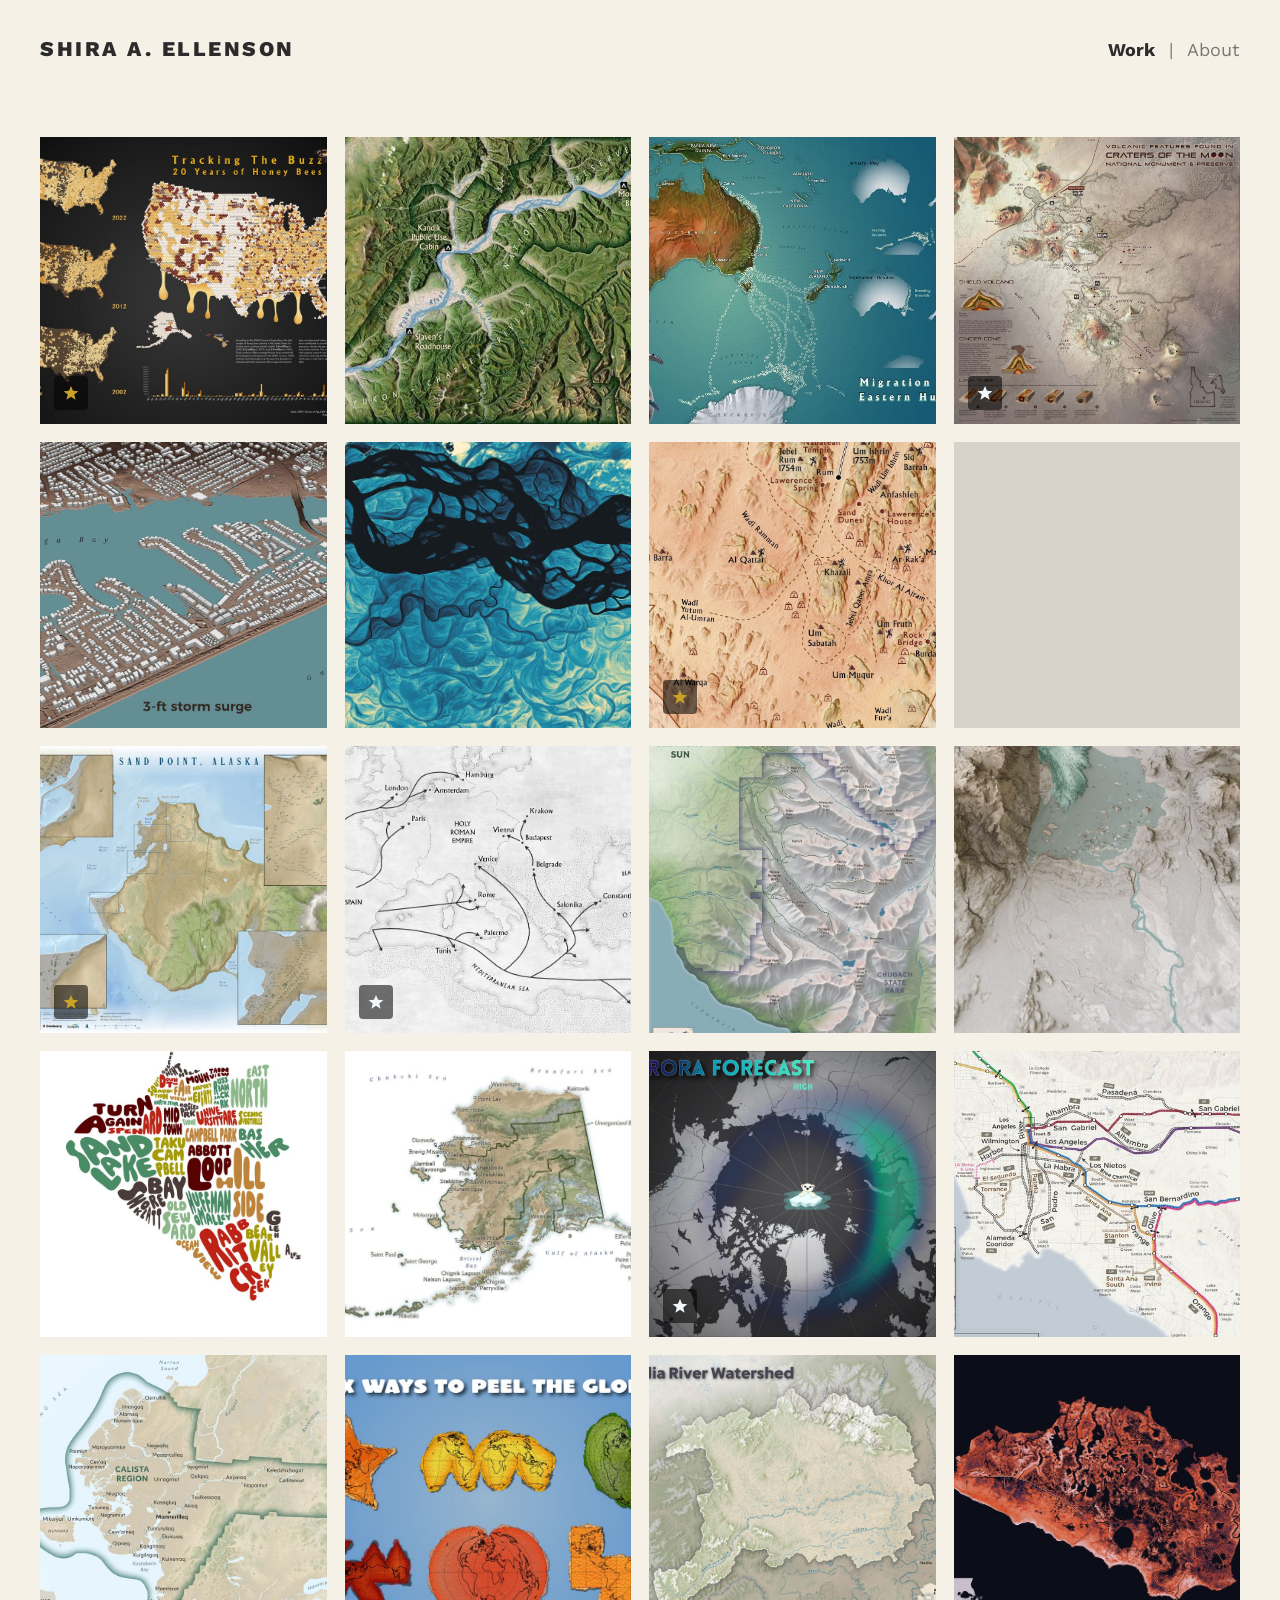
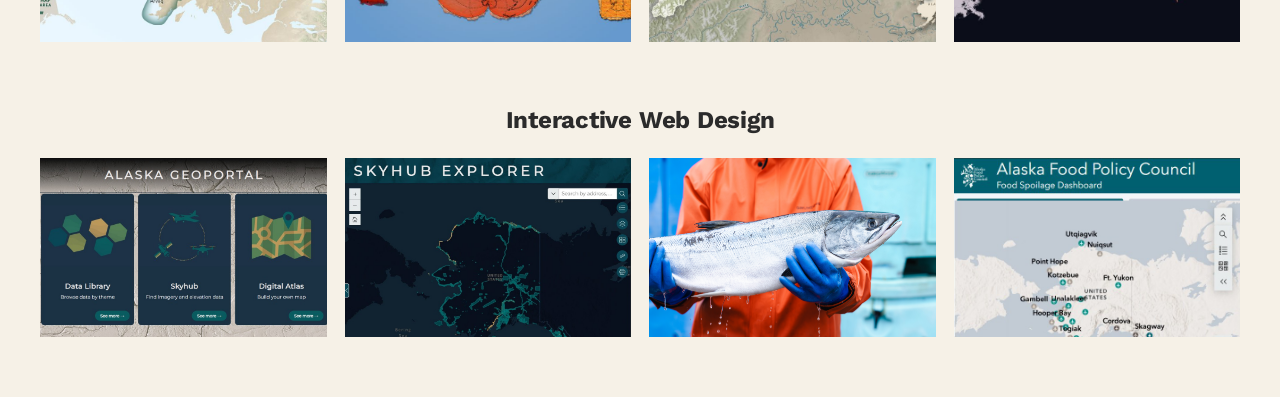
==== commit e5481534: "Update index.html updates" ====
--- a/index.html
+++ b/index.html
@@ -74,13 +74,11 @@
     { type: "image", thumb: "images/thumbs/anchorage-neighborhoods.jpg", full: "images/full/anchorage-neighborhoods.jpg", title: "Anchorage Neighborhoods" },
     { type: "image", thumb: "images/thumbs/alaska-coastal-communities.jpg", full: "images/full/alaska-coastal-communities.jpg", title: "Alaska Coastal Communities" },
     { type: "image", thumb: "images/thumbs/aurora-forescast.jpg", full: "images/full/aurora-forescast.jpg", title: "Aurora Forecast", published: { label: "Published in", source: "ASPRS Photogrammetric Engineering & Remote Sensing", url: "https://my.asprs.org/Common/Uploaded%20files/PERS/GISTT/GISTT%202024-11.pdf" } },
-    { type: "image", thumb: "images/thumbs/donut-miss-this.jpg", full: "images/full/donut-miss-this.jpg", title: "Donut Miss This!" },
+    
+    { type: "image", thumb: "images/thumbs/metrolink-subdivisions.jpg", full: "images/full/metrolink-subdivisions.jpg", title: "Metrolink Subdivisions", zoomThumb: true },
     { type: "image", thumb: "images/thumbs/calista-region-ak.jpg", full: "images/full/calista-region-ak.jpg", title: "Calista Region, AK" },
     { type: "image", thumb: "images/thumbs/map-projections.jpg", full: "images/full/map-projections.jpg", title: "Map Projections" },
-    { type: "image", thumb: "images/thumbs/klondike-gold-rush-national-historic-park-ak.jpg", full: "images/full/klondike-gold-rush-national-historic-park-ak.jpg", title: "Klondike Gold Rush National Historic Park, AK" },
-    { type: "image", thumb: "images/thumbs/40-mile-river-ak.jpg", full: "images/full/40-mile-river-ak.jpg", title: "Fortymile River" },
-    { type: "image", thumb: "images/thumbs/mat-su-borough-land-use-change.jpg", full: "images/full/mat-su-borough-land-use-change.jpg", title: "Mat Su Borough Land Use Change" },
-    { type: "image", thumb: "images/thumbs/metrolink-subdivisions.jpg", full: "images/full/metrolink-subdivisions.jpg", title: "Metrolink Subdivisions", zoomThumb: true },
+    
     { type: "image", thumb: "images/thumbs/huslia-river-watershed.jpg", full: "images/full/huslia-river-watershed.jpg", title: "Huslia River Watershed" },
     { type: "image", thumb: "images/thumbs/marsh-island-la.jpg", full: "images/full/marsh-island-la.jpg", title: "Marsh Island, LA" }
   ];
